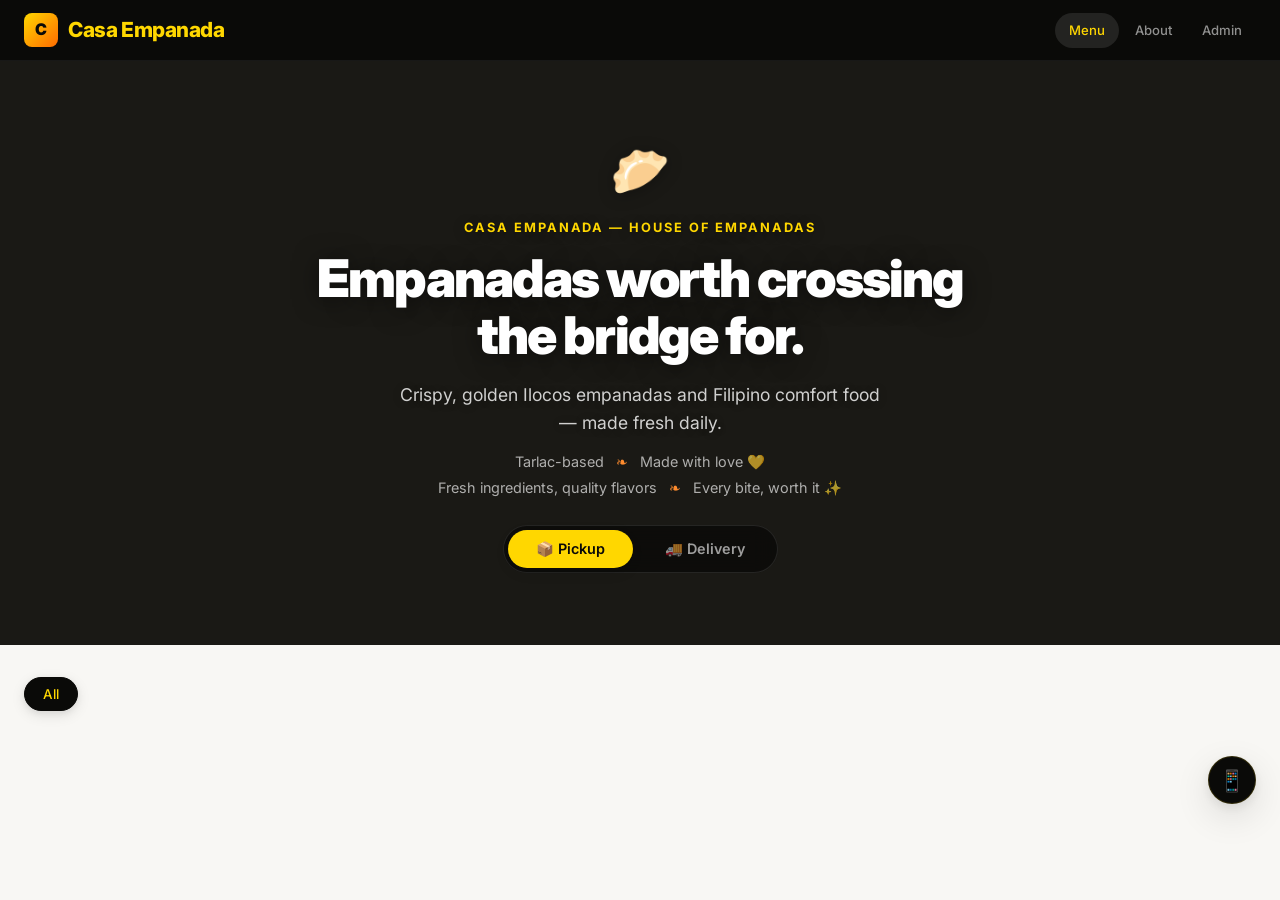
==== index.html @ 6ffc0407 "fix: offline-safe sync fallback, QR error handling, menu page init" ====
<!DOCTYPE html>
<html lang="en">
<head>
<meta charset="UTF-8">
<meta name="viewport" content="width=device-width, initial-scale=1.0">
<title>Casa Empanada — House of Empanadas</title>
<link rel="stylesheet" href="css/style.css">
</head>
<body>

<header class="site-header">
  <div class="header-inner">
    <a href="index.html" class="logo">
      <span class="logo-icon">C</span>
      Casa Empanada
    </a>
    <nav class="site-nav">
      <a href="index.html" class="active">Menu</a>
      <a href="about.html">About</a>
      <a href="admin/login.html">Admin</a>
    </nav>
  </div>
</header>

<!-- Background Carousel -->
<div class="hero-wrapper">
  <div class="hero-bg" style="background-image:url('https://images.unsplash.com/photo-1504674900247-0877df9cc836?w=1600&q=80');"></div>
  <div class="hero-bg" style="background-image:url('https://images.unsplash.com/photo-1555396273-367ea4eb4db5?w=1600&q=80');"></div>
  <div class="hero-bg" style="background-image:url('https://images.unsplash.com/photo-1466978913421-dad2ebd01d17?w=1600&q=80');"></div>
  <div class="hero-bg" style="background-image:url('https://images.unsplash.com/photo-1555939594-58d7cb561ad1?w=1600&q=80');"></div>
  <div class="hero-bg" style="background-image:url('https://images.unsplash.com/photo-1414235077428-338989a2e8c0?w=1600&q=80');"></div>
  <section class="hero animate-in">
    <span class="hero-emoji">&#x1F95F;</span>
    <div class="hero-tagline">Casa Empanada &mdash; House of Empanadas</div>
    <h1>Empanadas worth crossing<br>the bridge for.</h1>
    <p>Crispy, golden Ilocos empanadas and Filipino comfort food &mdash; made fresh daily.</p>
    <div class="hero-sub">
      <span>Tarlac-based</span>
      <span class="divider">&#x2767;</span>
      <span>Made with love &#x1F49B;</span>
      <br>
      <span>Fresh ingredients, quality flavors</span>
      <span class="divider">&#x2767;</span>
      <span>Every bite, worth it &#x2728;</span>
    </div>
    <div class="service-toggle">
      <button class="service-btn active" data-service="pickup"><span>&#x1F4E6;</span> Pickup</button>
      <button class="service-btn" data-service="delivery"><span>&#x1F69A;</span> Delivery</button>
    </div>

    <!-- Delivery Form -->
    <div class="delivery-address-wrap" id="deliveryForm">
      <div class="form-row">
        <div class="form-group">
          <label for="custName">Full Name <span style="color:var(--orange-500);">*</span></label>
          <input type="text" class="form-input" id="custName" placeholder="Juan Dela Cruz" required>
        </div>
        <div class="form-group">
          <label for="custPhone">Phone Number <span style="color:var(--orange-500);">*</span></label>
          <input type="tel" class="form-input" id="custPhone" placeholder="0917 123 4567" required>
        </div>
      </div>
      <div class="form-group">
        <label for="custStreet">Street / Unit / House No. <span style="color:var(--orange-500);">*</span></label>
        <input type="text" class="form-input" id="custStreet" placeholder="123 Rizal St., Brgy. San Nicolas" required>
      </div>
      <div class="form-row">
        <div class="form-group">
          <label for="custCity">City / Municipality <span style="color:var(--orange-500);">*</span></label>
          <input type="text" class="form-input" id="custCity" placeholder="Tarlac City" required>
        </div>
        <div class="form-group">
          <label for="custProvince">Province <span style="color:var(--orange-500);">*</span></label>
          <select class="form-select" id="custProvince" required>
            <option value="">Select province</option>
            <option value="Tarlac">Tarlac</option>
            <option value="Pangasinan">Pangasinan</option>
            <option value="La Union">La Union</option>
            <option value="Ilocos Norte">Ilocos Norte</option>
            <option value="Ilocos Sur">Ilocos Sur</option>
            <option value="Nueva Ecija">Nueva Ecija</option>
            <option value="Pampanga">Pampanga</option>
            <option value="Bulacan">Bulacan</option>
            <option value="Metro Manila">Metro Manila</option>
            <option value="Other">Other</option>
          </select>
        </div>
      </div>
    </div>
  </section>
</div>

<!-- Category Pills -->
<div class="cat-pills" id="catPills">
  <button class="cat-pill active" data-cat="all">All</button>
</div>

<!-- Menu Grid -->
<div class="menu-grid" id="menuGrid"></div>

<!-- Order Bar -->
<div class="order-bar" id="orderBar">
  <span class="count" id="cartCount">0</span>
  <span>items</span>
  <span class="total" id="cartTotal">&#x20B1;0.00</span>
  <button class="btn btn-primary btn-sm" id="placeOrder">Place Order</button>
</div>

<!-- QR Code FAB -->
<button class="qr-fab" id="qrFab" title="Scan to open on your phone">&#x1F4F1;</button>

<!-- Order Summary Modal -->
<div class="modal-overlay" id="orderModal">
  <div class="modal">
    <h2>Order Summary</h2>
    <div id="orderCustomerInfo" style="font-size:0.85rem;color:var(--neutral-500);margin-bottom:1rem;"></div>
    <div id="orderItems"></div>
    <div style="margin-top:1rem;padding-top:1rem;border-top:2px solid var(--neutral-200);display:flex;justify-content:space-between;font-size:1.2rem;font-weight:700;">
      <span>Total</span>
      <span id="orderTotal">&#x20B1;0.00</span>
    </div>
    <div class="modal-actions">
      <button class="btn btn-secondary" onclick="closeOrderModal()">Continue Shopping</button>
      <button class="btn btn-yellow" onclick="confirmOrder()">Confirm Order</button>
    </div>
  </div>
</div>

<!-- Confirmation Modal -->
<div class="modal-overlay" id="confirmModal">
  <div class="modal" style="text-align:center;">
    <div style="font-size:3rem;margin-bottom:1rem;">&#x2705;</div>
    <h2>Order Confirmed!</h2>
    <p style="color:var(--neutral-500);margin-bottom:0.5rem;">Your order has been placed.</p>
    <div style="font-size:0.9rem;color:var(--neutral-600);background:var(--yellow-50);padding:12px;border-radius:var(--radius-sm);margin:1rem 0;">
      Order #<strong id="confirmOrderId" style="color:var(--orange-600);"></strong>
    </div>
    <p style="font-size:0.85rem;color:var(--neutral-400);" id="confirmServiceText"></p>
    <div class="modal-actions" style="justify-content:center;">
      <button class="btn btn-yellow" onclick="closeConfirmModal()">Done</button>
    </div>
  </div>
</div>

<!-- QR Code Modal -->
<div class="modal-overlay" id="qrModal">
  <div class="modal qr-modal-content">
    <h2>Scan to Open</h2>
    <img id="qrImage" alt="QR Code" loading="lazy">
    <p id="qrUrl">Loading...</p>
    <div class="modal-actions" style="justify-content:center;">
      <button class="btn btn-secondary" onclick="document.getElementById('qrModal').classList.remove('open')">Close</button>
    </div>
  </div>
</div>

<script src="js/data.js"></script>
<script src="js/api.js"></script>
<script>
let activeCat = 'all';

function renderCategories() {
  const cats = [...new Set(DB.dishes.filter(d => d.available).map(d => d.category))];
  const container = document.getElementById('catPills');
  cats.forEach(c => {
    const btn = document.createElement('button');
    btn.className = 'cat-pill';
    btn.dataset.cat = c;
    btn.textContent = c;
    btn.addEventListener('click', () => filterCategory(c));
    container.appendChild(btn);
  });
}

function filterCategory(cat) {
  activeCat = cat;
  document.querySelectorAll('.cat-pill').forEach(b => b.classList.toggle('active', b.dataset.cat === cat));
  renderMenu();
}

function renderMenu() {
  const grid = document.getElementById('menuGrid');
  const items = DB.dishes.filter(d => d.available && (activeCat === 'all' || d.category === activeCat));
  if (!items.length) {
    grid.innerHTML = '<div class="empty-state"><div class="icon">&#x1F374;</div><h3>No dishes yet</h3><p>Check back soon — we\'re cooking!</p></div>';
    return;
  }
  grid.innerHTML = items.map(d => {
    const hasImage = d.image && (d.image.startsWith('http') || d.image.startsWith('data:'));
    return `
    <div class="menu-item">
      <div class="menu-item-img">
        ${hasImage ? `<img src="${d.image}" alt="${d.name}" loading="lazy">` : (d.emoji || '\u{1F955}')}
      </div>
      <div class="menu-item-body">
        <h3>${d.name}</h3>
        <p class="desc">${d.description}</p>
        <div class="menu-item-footer">
          <span class="price">&#x20B1;${d.price.toFixed(2)}</span>
          <span class="cat">${d.category}</span>
        </div>
        <button class="btn btn-primary btn-sm" style="margin-top:12px;width:100%" onclick="addToCart(${d.id})">Add to Order</button>
      </div>
    </div>`;
  }).join('');
}

function addToCart(id) {
  const cart = DB.cart;
  const existing = cart.find(c => c.id === id);
  if (existing) { existing.qty += 1; }
  else { cart.push({ id, qty: 1 }); }
  DB.cart = cart;
  updateOrderBar();
  DB.toast('Added to order');
}

function updateOrderBar() {
  const cart = DB.cart;
  const bar = document.getElementById('orderBar');
  const count = document.getElementById('cartCount');
  const total = document.getElementById('cartTotal');
  const items = cart.map(c => { const d = DB.dishes.find(dd => dd.id === c.id); return d ? { ...d, qty: c.qty } : null; }).filter(Boolean);
  const qty = items.reduce((s, i) => s + i.qty, 0);
  const amt = items.reduce((s, i) => s + i.qty * i.price, 0);
  count.textContent = qty;
  total.textContent = '\u20B1' + amt.toFixed(2);
  bar.classList.toggle('visible', qty > 0);
}

function getDeliveryData() {
  return {
    name: document.getElementById('custName').value.trim(),
    phone: document.getElementById('custPhone').value.trim(),
    street: document.getElementById('custStreet').value.trim(),
    city: document.getElementById('custCity').value.trim(),
    province: document.getElementById('custProvince').value
  };
}

function validateDelivery() {
  const d = getDeliveryData();
  return d.name && d.phone && d.street && d.city && d.province;
}

function formatAddress(d) {
  return `${d.street}, ${d.city}, ${d.province}`;
}

function placeOrder() {
  const cart = DB.cart;
  if (!cart.length) return;
  const type = DB.serviceType;
  const items = cart.map(c => { const d = DB.dishes.find(dd => dd.id === c.id); return d ? { ...d, qty: c.qty } : null; }).filter(Boolean);

  if (type === 'delivery') {
    if (!validateDelivery()) {
      DB.toast('Please fill in all delivery details');
      return;
    }
  }

  const container = document.getElementById('orderItems');
  const customerInfo = document.getElementById('orderCustomerInfo');
  const addr = type === 'delivery' ? formatAddress(getDeliveryData()) : '';

  if (type === 'delivery') {
    const d = getDeliveryData();
    customerInfo.innerHTML = `
      <strong>Name:</strong> ${d.name}<br>
      <strong>Phone:</strong> ${d.phone}<br>
      <strong>Address:</strong> ${addr}
    `;
  } else {
    customerInfo.innerHTML = '<strong>For Pickup</strong>';
  }

  container.innerHTML = items.map(i => `
    <div style="display:flex;justify-content:space-between;padding:8px 0;border-bottom:1px solid var(--neutral-100);">
      <span>${i.emoji || '\u{1F955}'} ${i.name} <span style="color:var(--neutral-400);">x${i.qty}</span></span>
      <span style="font-weight:600;">&#x20B1;${(i.qty * i.price).toFixed(2)}</span>
    </div>
  `).join('');
  document.getElementById('orderTotal').textContent = '\u20B1' + items.reduce((s, i) => s + i.qty * i.price, 0).toFixed(2);
  document.getElementById('orderModal').classList.add('open');
}

function closeOrderModal() { document.getElementById('orderModal').classList.remove('open'); }

    async function confirmOrder() {
      const cart = DB.cart;
      if (!cart.length) return;
      try {
        const items = cart.map(c => { const d = DB.dishes.find(dd => dd.id === c.id); return d ? { ...d, qty: c.qty } : null; }).filter(Boolean);
        const type = DB.serviceType;
        let name = '', phone = '', addr = '';

        if (type === 'delivery') {
          if (!validateDelivery()) { DB.toast('Please fill in all delivery details'); return; }
          const d = getDeliveryData();
          name = d.name;
          phone = d.phone;
          addr = formatAddress(d);
        }

        const order = await DB.sync.addOrder({
          items: items.map(i => ({ id: i.id, name: i.name, qty: i.qty, price: i.price, emoji: i.emoji })),
          total: items.reduce((s, i) => s + i.qty * i.price, 0),
          serviceType: type,
          customerName: name,
          customerPhone: phone,
          address: addr,
        });

        DB.cart = [];
        document.getElementById('confirmOrderId').textContent = order.id;
        document.getElementById('confirmServiceText').textContent =
          type === 'delivery' ? 'Your food is on the way! We\'ll text you at ' + phone : 'Your food will be ready for pickup!';
        closeOrderModal();
        updateOrderBar();
        document.getElementById('confirmModal').classList.add('open');
      } catch (e) {
        DB.toast('Something went wrong. Please try again.');
      }
    }

function closeConfirmModal() { document.getElementById('confirmModal').classList.remove('open'); }

document.addEventListener('DOMContentLoaded', async () => {
  renderCategories();
  renderMenu();
  updateOrderBar();

  // Init API sync (silently falls back to localStorage if Cloudflare not ready)
  await DB.sync.init();

  // QR Code — generate inline with QRServer API + canvas fallback
  const origin = window.location.origin;
  const qrImg = document.getElementById('qrImage');
  qrImg.src = 'https://api.qrserver.com/v1/create-qr-code/?size=300x300&data=' + encodeURIComponent(origin) + '&margin=10';
  qrImg.onerror = function() {
    this.style.display = 'none';
    document.getElementById('qrUrl').textContent = 'Scan this URL: ' + origin;
  };
  qrImg.onload = function() { this.style.display = 'block'; };
  document.getElementById('qrUrl').textContent = origin;

  document.getElementById('qrFab').addEventListener('click', () => {
    document.getElementById('qrModal').classList.add('open');
  });
  document.getElementById('qrModal').addEventListener('click', e => {
    if (e.target === e.currentTarget) e.target.classList.remove('open');
  });

  // Service toggle + delivery form
  document.querySelectorAll('.service-btn').forEach(btn => {
    btn.addEventListener('click', () => {
      document.querySelectorAll('.service-btn').forEach(b => b.classList.remove('active'));
      btn.classList.add('active');
      DB.serviceType = btn.dataset.service;
      const form = document.getElementById('deliveryForm');
      form.classList.toggle('visible', btn.dataset.service === 'delivery');
    });
  });

  document.querySelector('.cat-pill[data-cat="all"]').addEventListener('click', () => filterCategory('all'));

  document.getElementById('placeOrder').addEventListener('click', placeOrder);
  document.getElementById('orderBar').addEventListener('click', e => {
    if (e.target.tagName !== 'BUTTON') placeOrder();
  });
  document.getElementById('orderModal').addEventListener('click', e => {
    if (e.target === e.currentTarget) closeOrderModal();
  });
  document.getElementById('confirmModal').addEventListener('click', e => {
    if (e.target === e.currentTarget) closeConfirmModal();
  });
});
</script>
</body>
</html>
---- css/style.css ----
@import url('https://fonts.googleapis.com/css2?family=Inter:wght@300;400;500;600;700;800;900&display=swap');

:root {
  --yellow-50: #FFFDE7;
  --yellow-100: #FFF8DC;
  --yellow-200: #FFF0A0;
  --yellow-300: #FFE45C;
  --yellow-400: #FFD700;
  --yellow-500: #F5C518;
  --yellow-600: #DBA800;
  --yellow-700: #B88A00;
  --yellow-800: #8A6800;
  --yellow-900: #5C4500;

  --orange-400: #FF8C2E;
  --orange-500: #FF6B00;
  --orange-600: #E65C00;
  --orange-700: #C44D00;
  --orange-800: #9A3A00;

  --neutral-50: #F8F7F4;
  --neutral-100: #EDECE8;
  --neutral-200: #D4D2CC;
  --neutral-300: #B3B0A8;
  --neutral-400: #8C8980;
  --neutral-500: #66635A;
  --neutral-600: #4A4740;
  --neutral-700: #33312B;
  --neutral-800: #1C1B18;
  --neutral-900: #0A0A08;

  --black: #0A0A08;
  --black-soft: #1A1915;

  --font: 'Inter', -apple-system, BlinkMacSystemFont, 'Segoe UI', Roboto, sans-serif;

  --radius-sm: 8px;
  --radius-md: 12px;
  --radius-lg: 20px;
  --radius-xl: 28px;
  --radius-full: 9999px;

  --shadow-sm: 0 1px 3px rgba(0,0,0,0.08), 0 1px 2px rgba(0,0,0,0.06);
  --shadow-md: 0 4px 14px rgba(0,0,0,0.10), 0 2px 6px rgba(0,0,0,0.06);
  --shadow-lg: 0 12px 36px rgba(0,0,0,0.12), 0 4px 12px rgba(0,0,0,0.08);
  --shadow-xl: 0 24px 48px rgba(0,0,0,0.18);
  --shadow-glow: 0 0 20px rgba(255, 107, 0, 0.15);

  --glass: rgba(255, 255, 255, 0.85);
  --glass-border: rgba(255, 255, 255, 0.3);
  --glass-blur: 20px;

  --transition: 0.3s cubic-bezier(0.25, 0.1, 0.25, 1);
  --transition-fast: 0.15s cubic-bezier(0.25, 0.1, 0.25, 1);
  --transition-spring: 0.5s cubic-bezier(0.34, 1.56, 0.64, 1);
}

*, *::before, *::after { box-sizing: border-box; margin: 0; padding: 0; }

html {
  font-size: 16px;
  -webkit-font-smoothing: antialiased;
  -moz-osx-font-smoothing: grayscale;
  scroll-behavior: smooth;
}

body {
  font-family: var(--font);
  background: var(--neutral-50);
  color: var(--neutral-900);
  line-height: 1.6;
  min-height: 100vh;
}

a { color: inherit; text-decoration: none; }
button { font-family: inherit; cursor: pointer; border: none; background: none; }
input, select, textarea { font-family: inherit; }
ul, ol { list-style: none; }
img { max-width: 100%; display: block; }

::-webkit-scrollbar { width: 6px; }
::-webkit-scrollbar-track { background: transparent; }
::-webkit-scrollbar-thumb { background: var(--neutral-300); border-radius: 3px; }

/* ─── Hero Background Carousel ─── */
.hero-wrapper {
  position: relative;
  overflow: hidden;
  min-height: 580px;
  display: flex;
  align-items: center;
  justify-content: center;
  background: var(--black-soft);
}

.hero-bg {
  position: absolute;
  inset: -8px;
  z-index: 0;
  background-size: cover;
  background-position: center;
  opacity: 0;
  animation: bgCrossfade 30s infinite;
  filter: brightness(0.35) saturate(1.2) contrast(1.1);
}

.hero-bg::after {
  content: '';
  position: absolute;
  inset: 0;
  background: linear-gradient(180deg, rgba(0,0,0,0.3) 0%, rgba(0,0,0,0.5) 50%, rgba(0,0,0,0.7) 100%);
}

.hero-bg:nth-child(1) { animation-delay: 0s; }
.hero-bg:nth-child(2) { animation-delay: 6s; }
.hero-bg:nth-child(3) { animation-delay: 12s; }
.hero-bg:nth-child(4) { animation-delay: 18s; }
.hero-bg:nth-child(5) { animation-delay: 24s; }

@keyframes bgCrossfade {
  0%   { opacity: 0; transform: scale(1.05); }
  4%   { opacity: 1; transform: scale(1); }
  16%  { opacity: 1; transform: scale(1); }
  20%  { opacity: 0; transform: scale(1.05); }
  100% { opacity: 0; transform: scale(1.05); }
}

.hero {
  position: relative;
  z-index: 1;
  text-align: center;
  padding: 4.5rem 1.5rem;
  max-width: 720px;
  width: 100%;
}

.hero-emoji { font-size: 3rem; margin-bottom: 0.5rem; display: block; filter: drop-shadow(0 2px 8px rgba(0,0,0,0.3)); }

.hero-tagline {
  font-size: 0.8rem;
  color: var(--yellow-400);
  letter-spacing: 0.15em;
  text-transform: uppercase;
  font-weight: 700;
  margin-bottom: 0.75rem;
  text-shadow: 0 2px 12px rgba(0,0,0,0.4);
}

.hero h1 {
  font-size: 3.25rem;
  font-weight: 900;
  letter-spacing: -0.04em;
  line-height: 1.1;
  color: white;
  text-shadow: 0 2px 24px rgba(0,0,0,0.5);
}

.hero p {
  font-size: 1.1rem;
  color: rgba(255,255,255,0.8);
  margin-top: 1rem;
  max-width: 500px;
  margin-inline: auto;
  text-shadow: 0 1px 8px rgba(0,0,0,0.3);
}

.hero-sub {
  font-size: 0.9rem;
  color: rgba(255,255,255,0.65);
  margin-top: 0.75rem;
  line-height: 1.8;
}

.hero-sub .divider { color: var(--orange-400); margin: 0 8px; }

.service-toggle {
  display: inline-flex;
  align-items: center;
  background: rgba(0,0,0,0.5);
  backdrop-filter: blur(12px);
  -webkit-backdrop-filter: blur(12px);
  padding: 4px;
  border-radius: var(--radius-full);
  margin-top: 1.5rem;
  gap: 4px;
  border: 1px solid rgba(255,255,255,0.1);
}

.service-btn {
  padding: 10px 28px;
  border-radius: var(--radius-full);
  font-size: 0.9rem;
  font-weight: 600;
  color: rgba(255,255,255,0.6);
  transition: var(--transition);
}

.service-btn.active {
  background: var(--yellow-400);
  color: var(--black);
  box-shadow: var(--shadow-md);
}

.service-btn:hover:not(.active) { color: rgba(255,255,255,0.9); }

/* ─── Delivery Address Form ─── */
.delivery-address-wrap {
  max-width: 460px;
  margin: 1rem auto 0;
  display: none;
  background: rgba(0,0,0,0.4);
  backdrop-filter: blur(16px);
  -webkit-backdrop-filter: blur(16px);
  border-radius: var(--radius-lg);
  padding: 1.25rem;
  border: 1px solid rgba(255,255,255,0.08);
}

.delivery-address-wrap.visible { display: block; animation: fadeUp 0.3s ease; }

.delivery-address-wrap .form-group { margin-bottom: 0.85rem; }
.delivery-address-wrap .form-group:last-of-type { margin-bottom: 0; }

.delivery-address-wrap label {
  color: rgba(255,255,255,0.8);
  font-size: 0.7rem;
  font-weight: 700;
  text-transform: uppercase;
  letter-spacing: 0.08em;
  margin-bottom: 4px;
}

.delivery-address-wrap .form-input,
.delivery-address-wrap .form-select {
  background: rgba(255,255,255,0.1);
  border: 1px solid rgba(255,255,255,0.15);
  color: white;
  font-size: 0.9rem;
  padding: 9px 12px;
}

.delivery-address-wrap .form-input::placeholder { color: rgba(255,255,255,0.35); }

.delivery-address-wrap .form-input:focus,
.delivery-address-wrap .form-select:focus {
  border-color: var(--yellow-400);
  box-shadow: 0 0 0 3px rgba(255, 215, 0, 0.15);
  background: rgba(255,255,255,0.15);
}

.delivery-address-wrap .form-row { gap: 0.75rem; }

/* ─── Header ─── */
.site-header {
  position: sticky;
  top: 0;
  z-index: 100;
  background: var(--black);
  border-bottom: 1px solid rgba(255,255,255,0.06);
  padding: 0 1.5rem;
}

.header-inner {
  max-width: 1280px;
  margin: 0 auto;
  display: flex;
  align-items: center;
  justify-content: space-between;
  height: 60px;
}

.logo {
  display: flex;
  align-items: center;
  gap: 10px;
  font-weight: 800;
  font-size: 1.3rem;
  letter-spacing: -0.02em;
  color: var(--yellow-400);
  flex-shrink: 0;
}

.logo-icon {
  width: 34px;
  height: 34px;
  background: linear-gradient(135deg, var(--yellow-400), var(--orange-500));
  border-radius: var(--radius-sm);
  display: flex;
  align-items: center;
  justify-content: center;
  color: var(--black);
  font-size: 1rem;
  font-weight: 900;
  flex-shrink: 0;
}

.site-nav {
  display: flex;
  align-items: center;
  gap: 2px;
  overflow-x: auto;
  -webkit-overflow-scrolling: touch;
}

.site-nav a {
  padding: 7px 14px;
  border-radius: var(--radius-full);
  font-size: 0.82rem;
  font-weight: 500;
  color: rgba(255,255,255,0.55);
  transition: var(--transition);
  white-space: nowrap;
}

.site-nav a:hover { background: rgba(255,255,255,0.08); color: rgba(255,255,255,0.9); }
.site-nav a.active { background: rgba(255,255,255,0.1); color: var(--yellow-400); }

/* ─── Layout ─── */
.page {
  max-width: 1280px;
  margin: 0 auto;
  padding: 2rem;
  animation: fadeUp 0.5s ease;
}

.page-full { max-width: 100%; padding: 0; }

@keyframes fadeUp {
  from { opacity: 0; transform: translateY(16px); }
  to { opacity: 1; transform: translateY(0); }
}

.page-header { margin-bottom: 2rem; }

.page-header h1 {
  font-size: 2rem;
  font-weight: 800;
  letter-spacing: -0.03em;
  line-height: 1.2;
  color: var(--neutral-900);
}

.page-header p {
  font-size: 1rem;
  color: var(--neutral-500);
  margin-top: 4px;
  max-width: 520px;
}

/* ─── Cards ─── */
.card {
  background: white;
  border-radius: var(--radius-lg);
  padding: 1.5rem;
  box-shadow: var(--shadow-sm);
  border: 1px solid var(--neutral-200);
  transition: var(--transition);
}

.card:hover { box-shadow: var(--shadow-md); }

.card-header {
  display: flex;
  align-items: center;
  justify-content: space-between;
  margin-bottom: 1.25rem;
}

.card-header h2 { font-size: 1.1rem; font-weight: 700; letter-spacing: -0.01em; }
.card-header h3 { font-size: 1rem; font-weight: 600; }

/* ─── Buttons ─── */
.btn {
  display: inline-flex;
  align-items: center;
  justify-content: center;
  gap: 8px;
  padding: 10px 22px;
  border-radius: var(--radius-full);
  font-size: 0.875rem;
  font-weight: 600;
  transition: var(--transition);
  white-space: nowrap;
  -webkit-tap-highlight-color: transparent;
}

.btn-primary {
  background: linear-gradient(135deg, var(--orange-500), var(--orange-600));
  color: white;
  box-shadow: 0 2px 12px rgba(255, 107, 0, 0.35);
}

.btn-primary:hover {
  background: linear-gradient(135deg, var(--orange-600), var(--orange-700));
  transform: translateY(-1px);
  box-shadow: 0 4px 20px rgba(255, 107, 0, 0.4);
}

.btn-primary:active { transform: translateY(0); }

.btn-secondary { background: var(--neutral-100); color: var(--neutral-700); }
.btn-secondary:hover { background: var(--neutral-200); }

.btn-ghost { color: var(--neutral-500); padding: 8px 12px; }
.btn-ghost:hover { background: var(--neutral-100); color: var(--neutral-700); }
.btn-ghost.active { background: var(--black); color: var(--yellow-400); }

.btn-danger { background: #FEE2E2; color: #DC2626; }
.btn-danger:hover { background: #FECACA; }

.btn-sm { padding: 6px 16px; font-size: 0.8rem; }
.btn-lg { padding: 14px 30px; font-size: 1rem; }

.btn-yellow {
  background: linear-gradient(135deg, var(--yellow-400), var(--yellow-500));
  color: var(--black);
  box-shadow: 0 2px 12px rgba(245, 197, 24, 0.35);
}

.btn-yellow:hover {
  transform: translateY(-1px);
  box-shadow: 0 4px 20px rgba(245, 197, 24, 0.4);
}

/* ─── Forms ─── */
.form-group { margin-bottom: 1.25rem; }

.form-group label {
  display: block;
  font-size: 0.8rem;
  font-weight: 600;
  color: var(--neutral-700);
  margin-bottom: 5px;
  text-transform: uppercase;
  letter-spacing: 0.04em;
}

.form-input, .form-select, .form-textarea {
  width: 100%;
  padding: 10px 14px;
  border: 1.5px solid var(--neutral-200);
  border-radius: var(--radius-sm);
  font-size: 0.9375rem;
  color: var(--neutral-900);
  background: white;
  transition: var(--transition);
  outline: none;
}

.form-input:focus, .form-select:focus, .form-textarea:focus {
  border-color: var(--orange-500);
  box-shadow: 0 0 0 3px rgba(255, 107, 0, 0.12);
}

.form-input::placeholder { color: var(--neutral-400); }

.form-textarea { resize: vertical; min-height: 80px; }

.form-row { display: grid; grid-template-columns: 1fr 1fr; gap: 1rem; }

/* ─── Table ─── */
.table-wrap { overflow-x: auto; border-radius: var(--radius-md); border: 1px solid var(--neutral-200); }

table { width: 100%; border-collapse: collapse; font-size: 0.9rem; }

thead { background: var(--neutral-100); }

th {
  text-align: left;
  padding: 11px 14px;
  font-weight: 600;
  font-size: 0.75rem;
  text-transform: uppercase;
  letter-spacing: 0.06em;
  color: var(--neutral-500);
  border-bottom: 1px solid var(--neutral-200);
}

td { padding: 11px 14px; border-bottom: 1px solid var(--neutral-100); color: var(--neutral-700); vertical-align: middle; }

tr:last-child td { border-bottom: none; }
tr:hover td { background: var(--neutral-50); }

/* ─── Badge / Status ─── */
.badge {
  display: inline-flex;
  align-items: center;
  padding: 3px 12px;
  border-radius: var(--radius-full);
  font-size: 0.68rem;
  font-weight: 700;
  text-transform: uppercase;
  letter-spacing: 0.05em;
}

.badge-yellow { background: var(--yellow-100); color: var(--yellow-800); }
.badge-orange { background: #FFF0E0; color: var(--orange-700); }
.badge-green { background: #DCFCE7; color: #16A34A; }
.badge-blue { background: #DBEAFE; color: #2563EB; }
.badge-red { background: #FEE2E2; color: #DC2626; }
.badge-gray { background: var(--neutral-100); color: var(--neutral-500); }
.badge-success { background: #DCFCE7; color: #16A34A; }
.badge-danger { background: #FEE2E2; color: #DC2626; }
.badge-warning { background: #FEF3C7; color: #D97706; }

/* ─── Modal ─── */
.modal-overlay {
  position: fixed;
  inset: 0;
  background: rgba(0,0,0,0.55);
  backdrop-filter: blur(6px);
  -webkit-backdrop-filter: blur(6px);
  display: flex;
  align-items: center;
  justify-content: center;
  z-index: 200;
  opacity: 0;
  pointer-events: none;
  transition: var(--transition);
  padding: 1rem;
}

.modal-overlay.open { opacity: 1; pointer-events: auto; }

.modal {
  background: white;
  border-radius: var(--radius-xl);
  padding: 1.75rem;
  max-width: 500px;
  width: 100%;
  max-height: 90vh;
  overflow-y: auto;
  box-shadow: var(--shadow-xl);
  transform: scale(0.95) translateY(8px);
  transition: var(--transition-spring);
}

.modal-overlay.open .modal { transform: scale(1) translateY(0); }

.modal h2 { font-size: 1.3rem; font-weight: 700; letter-spacing: -0.02em; margin-bottom: 1.25rem; }

.modal-actions { display: flex; gap: 0.75rem; margin-top: 1.5rem; justify-content: flex-end; flex-wrap: wrap; }

/* ─── Empty State ─── */
.empty-state { text-align: center; padding: 3.5rem 1.5rem; color: var(--neutral-400); }
.empty-state .icon { font-size: 2.5rem; margin-bottom: 0.75rem; opacity: 0.5; }
.empty-state h3 { font-size: 1.1rem; font-weight: 600; color: var(--neutral-500); margin-bottom: 4px; }
.empty-state p { font-size: 0.875rem; }

/* ─── Menu Grid ─── */
.menu-grid {
  display: grid;
  grid-template-columns: repeat(auto-fill, minmax(270px, 1fr));
  gap: 1.25rem;
  padding: 0 1.5rem 6rem;
  max-width: 1280px;
  margin: 0 auto;
}

.menu-item {
  background: white;
  border-radius: var(--radius-lg);
  overflow: hidden;
  box-shadow: var(--shadow-sm);
  border: 1px solid var(--neutral-200);
  transition: var(--transition);
  cursor: default;
}

.menu-item:hover { transform: translateY(-4px); box-shadow: var(--shadow-lg); }

.menu-item-img {
  height: 170px;
  background: linear-gradient(135deg, var(--yellow-100), var(--yellow-200));
  display: flex;
  align-items: center;
  justify-content: center;
  font-size: 3rem;
  position: relative;
  overflow: hidden;
}

.menu-item-img img { width: 100%; height: 100%; object-fit: cover; position: absolute; inset: 0; }

.menu-item-img::after {
  content: '';
  position: absolute;
  inset: 0;
  background: linear-gradient(to bottom, transparent 60%, rgba(0,0,0,0.05));
}

.menu-item-body { padding: 1.25rem; }

.menu-item-body h3 { font-size: 1.05rem; font-weight: 700; letter-spacing: -0.01em; margin-bottom: 4px; }

.menu-item-body .desc {
  font-size: 0.85rem;
  color: var(--neutral-500);
  line-height: 1.5;
  margin-bottom: 12px;
  display: -webkit-box;
  -webkit-line-clamp: 2;
  -webkit-box-orient: vertical;
  overflow: hidden;
}

.menu-item-footer {
  display: flex;
  align-items: center;
  justify-content: space-between;
}

.menu-item-footer .price {
  font-size: 1.2rem;
  font-weight: 800;
  color: var(--orange-600);
}

.menu-item-footer .cat {
  font-size: 0.68rem;
  font-weight: 700;
  text-transform: uppercase;
  letter-spacing: 0.06em;
  color: var(--neutral-400);
  padding: 4px 10px;
  background: var(--neutral-100);
  border-radius: var(--radius-full);
}

/* ─── Toast ─── */
.toast-container {
  position: fixed;
  bottom: 1.5rem;
  right: 1.5rem;
  z-index: 300;
  display: flex;
  flex-direction: column;
  gap: 8px;
  max-width: calc(100vw - 3rem);
}

.toast {
  background: var(--black);
  color: var(--yellow-400);
  padding: 12px 18px;
  border-radius: var(--radius-md);
  font-size: 0.85rem;
  font-weight: 600;
  box-shadow: var(--shadow-lg);
  animation: slideInRight 0.3s ease, fadeOut 0.3s ease 2.7s forwards;
  display: flex;
  align-items: center;
  gap: 8px;
  border: 1px solid rgba(255, 215, 0, 0.15);
}

@keyframes slideInRight { from { transform: translateX(100%); opacity: 0; } to { transform: translateX(0); opacity: 1; } }
@keyframes fadeOut { to { opacity: 0; transform: translateY(-8px); } }

/* ─── Category Pills ─── */
.cat-pills {
  display: flex;
  gap: 8px;
  flex-wrap: wrap;
  padding: 0 1.5rem;
  max-width: 1280px;
  margin: 2rem auto 1.5rem;
}

.cat-pill {
  padding: 8px 18px;
  border-radius: var(--radius-full);
  font-size: 0.84rem;
  font-weight: 500;
  background: white;
  color: var(--neutral-600);
  transition: var(--transition);
  border: 1px solid var(--neutral-200);
  box-shadow: var(--shadow-sm);
  -webkit-tap-highlight-color: transparent;
}

.cat-pill.active {
  background: var(--black);
  color: var(--yellow-400);
  border-color: var(--black);
  box-shadow: var(--shadow-md);
}

.cat-pill:hover:not(.active) { background: var(--neutral-100); border-color: var(--neutral-300); }

/* ─── Order Bar ─── */
.order-bar {
  position: fixed;
  bottom: 1.5rem;
  left: 50%;
  transform: translateX(-50%);
  background: var(--black);
  color: white;
  padding: 12px 22px;
  border-radius: var(--radius-full);
  box-shadow: var(--shadow-xl), var(--shadow-glow);
  font-size: 0.87rem;
  font-weight: 500;
  display: flex;
  align-items: center;
  gap: 12px;
  z-index: 50;
  transition: var(--transition);
  opacity: 0;
  pointer-events: none;
  border: 1px solid rgba(255, 215, 0, 0.12);
  white-space: nowrap;
}

.order-bar.visible { opacity: 1; pointer-events: auto; }

.order-bar .count {
  background: var(--orange-500);
  padding: 2px 10px;
  border-radius: var(--radius-full);
  font-size: 0.8rem;
  font-weight: 700;
  color: white;
}

.order-bar .total { font-weight: 700; color: var(--yellow-400); }

/* ─── QR Code ─── */
.qr-fab {
  position: fixed;
  bottom: 6rem;
  right: 1.5rem;
  width: 48px;
  height: 48px;
  border-radius: 50%;
  background: var(--black);
  color: var(--yellow-400);
  display: flex;
  align-items: center;
  justify-content: center;
  font-size: 1.3rem;
  box-shadow: var(--shadow-lg);
  border: 1px solid rgba(255,215,0,0.15);
  z-index: 45;
  transition: var(--transition);
  -webkit-tap-highlight-color: transparent;
}

.qr-fab:hover { transform: scale(1.1); }

.qr-modal-content {
  text-align: center;
}

.qr-modal-content img {
  display: block;
  margin: 0 auto 1rem;
  max-width: 200px;
  width: 100%;
  height: auto;
  border-radius: var(--radius-md);
}

.qr-modal-content p {
  font-size: 0.85rem;
  color: var(--neutral-500);
  word-break: break-all;
}

/* ─── Inventory Stats ─── */
.inventory-stats {
  display: grid;
  grid-template-columns: repeat(auto-fit, minmax(170px, 1fr));
  gap: 1rem;
  margin-bottom: 2rem;
}

.stat-card {
  background: white;
  border-radius: var(--radius-md);
  padding: 1.25rem;
  box-shadow: var(--shadow-sm);
  border: 1px solid var(--neutral-200);
}

.stat-card .label {
  font-size: 0.68rem;
  font-weight: 700;
  text-transform: uppercase;
  letter-spacing: 0.06em;
  color: var(--neutral-400);
}

.stat-card .value {
  font-size: 1.65rem;
  font-weight: 800;
  color: var(--neutral-900);
  margin-top: 4px;
}

.stat-card .value.orange { color: var(--orange-500); }
.stat-card .value.red { color: #DC2626; }
.stat-card .value.green { color: #16A34A; }

/* ─── Calculator ─── */
.calc-layout {
  display: grid;
  grid-template-columns: 1.4fr 1fr;
  gap: 1.5rem;
  align-items: start;
}

.calc-result { position: sticky; top: 84px; }

.cost-item {
  display: flex;
  justify-content: space-between;
  padding: 9px 0;
  border-bottom: 1px solid var(--neutral-100);
  font-size: 0.9rem;
}

.cost-item:last-child { border-bottom: none; }
.cost-item .label { color: var(--neutral-600); }
.cost-item .value { font-weight: 600; }

.cost-total {
  display: flex;
  justify-content: space-between;
  padding: 14px 0 0;
  margin-top: 6px;
  border-top: 2px solid var(--neutral-900);
  font-size: 1.1rem;
  font-weight: 700;
}

/* ─── Admin Layout ─── */
.admin-layout { display: grid; grid-template-columns: 1fr 1fr; gap: 1.5rem; align-items: start; }

/* ─── Orders ─── */
.orders-header {
  display: flex;
  align-items: center;
  justify-content: space-between;
  flex-wrap: wrap;
  gap: 1rem;
  margin-bottom: 2rem;
}

.order-card {
  background: white;
  border-radius: var(--radius-lg);
  padding: 1.25rem;
  box-shadow: var(--shadow-sm);
  border: 1px solid var(--neutral-200);
  margin-bottom: 1rem;
  transition: var(--transition);
}

.order-card:hover { box-shadow: var(--shadow-md); }

.order-card-top {
  display: flex;
  justify-content: space-between;
  align-items: flex-start;
  flex-wrap: wrap;
  gap: 8px;
  margin-bottom: 10px;
}

.order-card-id { font-weight: 700; font-size: 1rem; }
.order-card-time { font-size: 0.78rem; color: var(--neutral-400); }

.order-card-items { font-size: 0.88rem; color: var(--neutral-600); margin-bottom: 8px; line-height: 1.6; }

.order-card-footer {
  display: flex;
  justify-content: space-between;
  align-items: center;
  flex-wrap: wrap;
  gap: 8px;
  padding-top: 10px;
  border-top: 1px solid var(--neutral-100);
}

.order-card-total { font-size: 1.05rem; font-weight: 700; color: var(--orange-600); }

.order-card-address {
  font-size: 0.8rem;
  color: var(--neutral-500);
  background: var(--neutral-50);
  padding: 6px 12px;
  border-radius: var(--radius-sm);
  margin-bottom: 8px;
  line-height: 1.5;
}

.status-select {
  padding: 6px 10px;
  border: 1.5px solid var(--neutral-200);
  border-radius: var(--radius-sm);
  font-size: 0.82rem;
  font-weight: 500;
  outline: none;
  background: white;
  transition: var(--transition);
}

.status-select:focus { border-color: var(--orange-500); }

/* ─── Animations ─── */
@keyframes scaleIn { from { transform: scale(0.95); opacity: 0; } to { transform: scale(1); opacity: 1; } }
.animate-in { animation: scaleIn 0.3s ease; }

/* ─── Responsive ─── */
@media (max-width: 1024px) {
  .grid-4 { grid-template-columns: repeat(2, 1fr); }
  .grid-3 { grid-template-columns: repeat(2, 1fr); }
}

@media (max-width: 768px) {
  .calc-layout { grid-template-columns: 1fr; }
  .calc-result { position: static; }
  .admin-layout { grid-template-columns: 1fr; }
  .form-row { grid-template-columns: 1fr; }
  .site-header { padding: 0 0.75rem; }
  .hero h1 { font-size: 2.2rem; }
  .hero-wrapper { min-height: 480px; }
  .hero { padding: 3rem 1rem; }
  .page { padding: 1.25rem; }
  .page-header h1 { font-size: 1.6rem; }
  .menu-grid { padding: 0 1rem 5rem; gap: 1rem; }
  .cat-pills { padding: 0 1rem; margin: 1.5rem auto 1rem; }
  .service-btn { padding: 8px 20px; font-size: 0.85rem; }
  .logo { font-size: 1.1rem; }
  .logo-icon { width: 30px; height: 30px; font-size: 0.85rem; }
  .order-bar { padding: 10px 16px; gap: 8px; font-size: 0.8rem; }
  .orders-header { flex-direction: column; align-items: stretch; }
  .site-nav a { padding: 6px 10px; font-size: 0.76rem; }
  .qr-fab { bottom: 5rem; right: 1rem; width: 42px; height: 42px; font-size: 1.1rem; }
}

@media (max-width: 480px) {
  .hero h1 { font-size: 1.8rem; }
  .hero-wrapper { min-height: 400px; }
  .hero-emoji { font-size: 2.2rem; }
  .site-nav { gap: 1px; }
  .site-nav a { padding: 5px 8px; font-size: 0.7rem; }
  .menu-grid { grid-template-columns: 1fr; padding: 0 0.75rem 4.5rem; }
  .cat-pills { gap: 6px; }
  .cat-pill { padding: 6px 14px; font-size: 0.78rem; }
  .modal { padding: 1.25rem; }
  .modal-actions { flex-direction: column; }
  .modal-actions .btn { width: 100%; }
  .toast-container { bottom: 1rem; right: 1rem; left: 1rem; max-width: none; }
  .delivery-address-wrap { padding: 1rem; }
  .delivery-address-wrap .form-row { grid-template-columns: 1fr; }
}
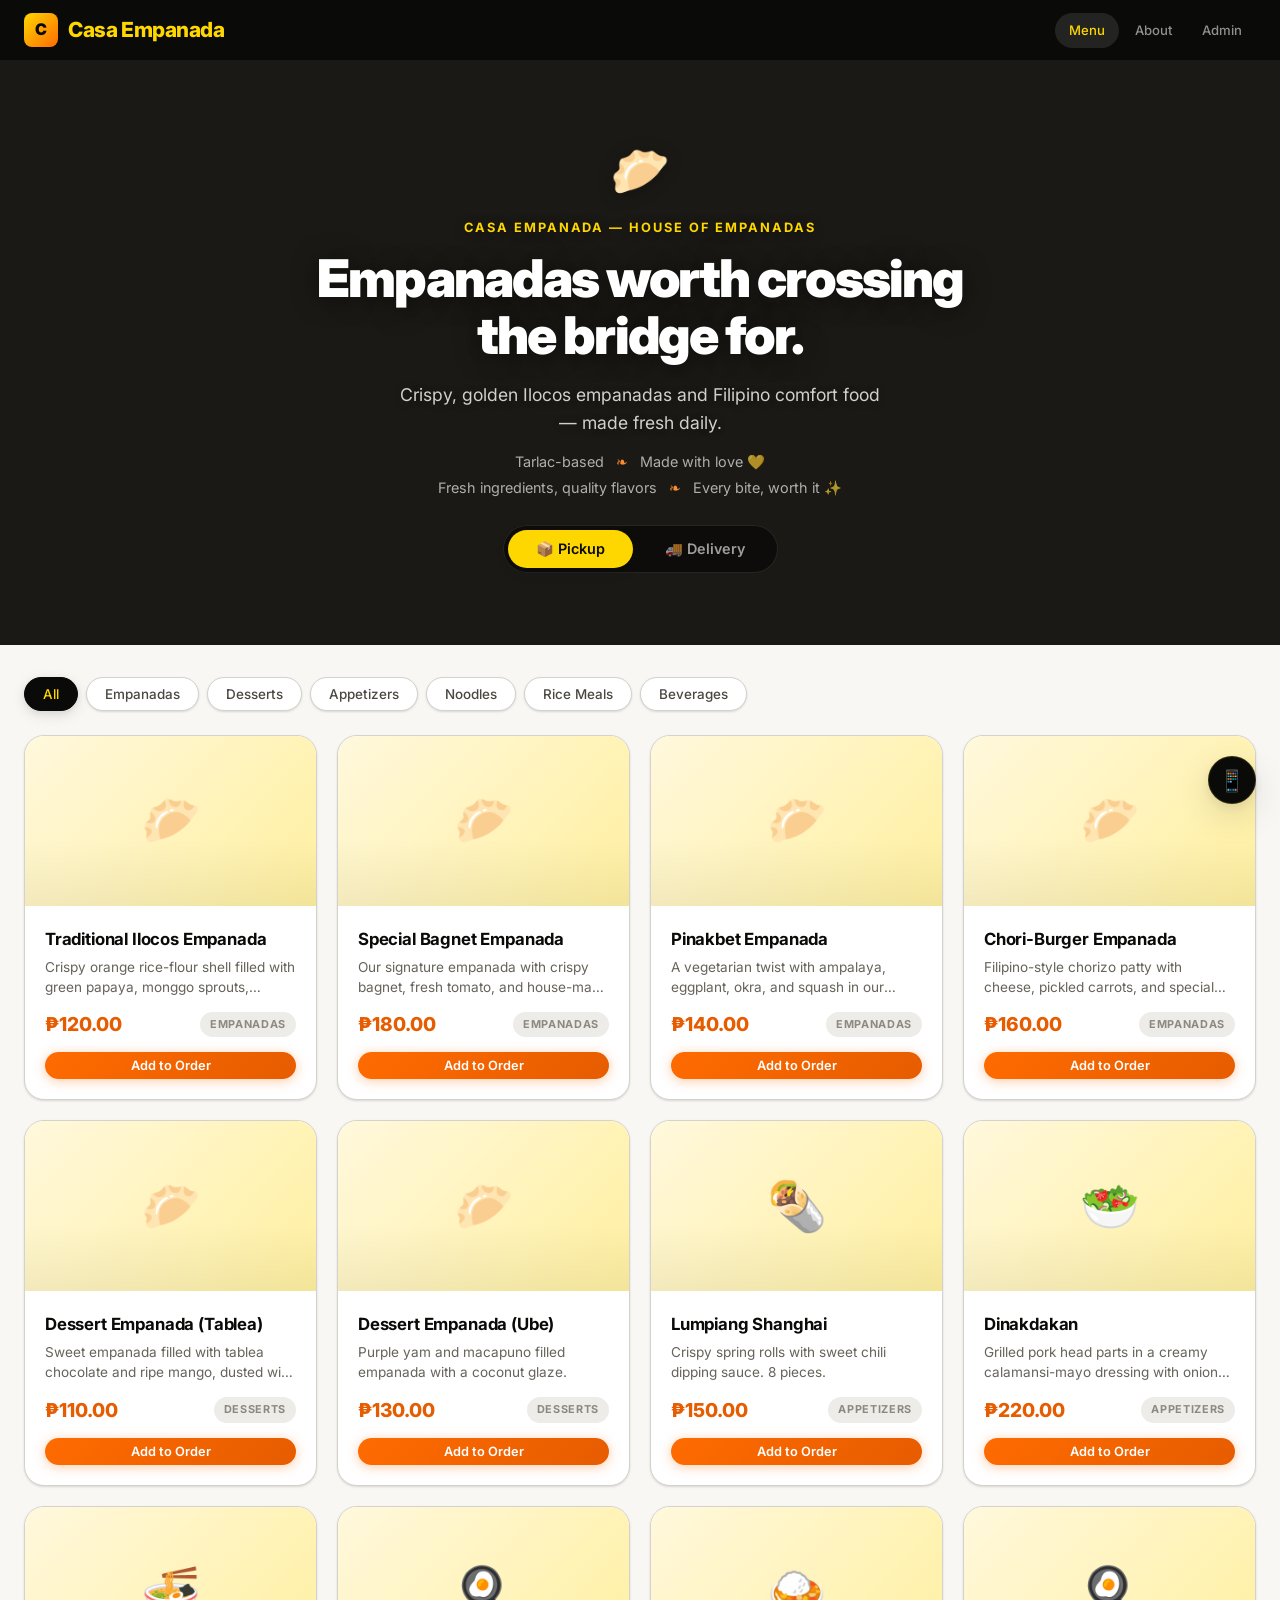
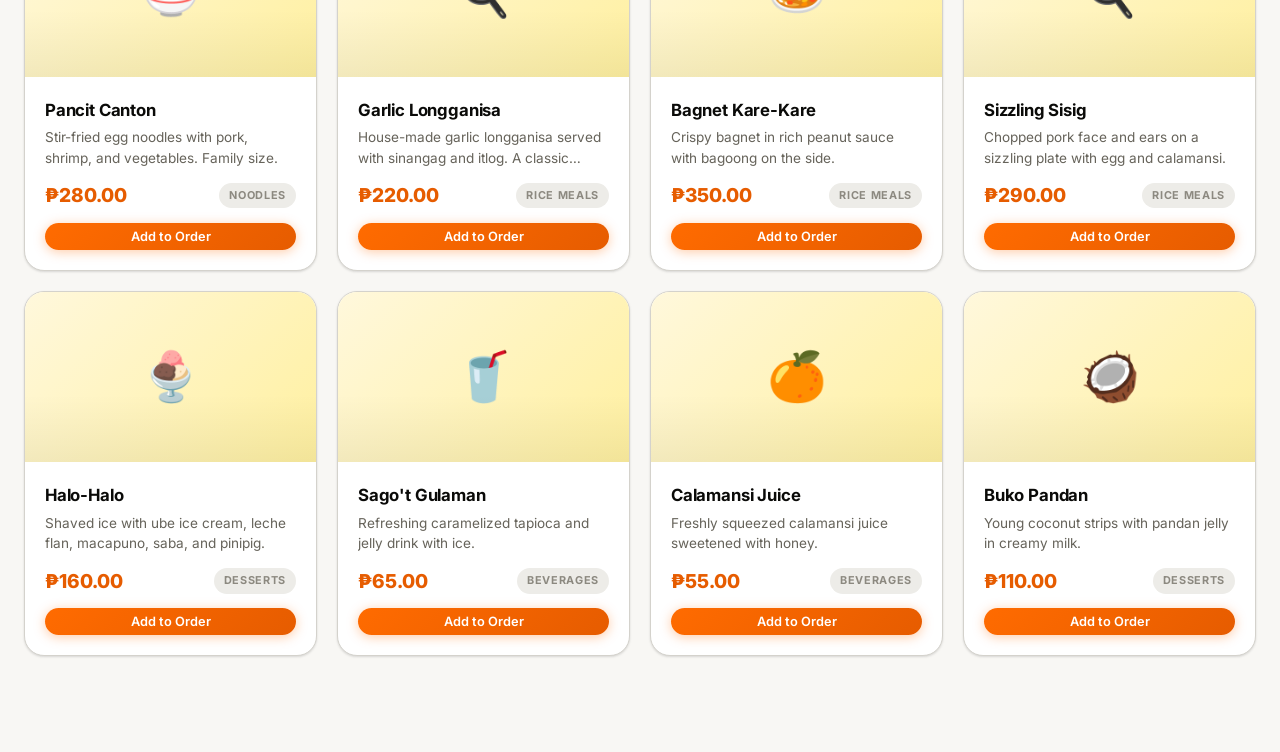
==== commit ff994899: "Fix syntax error in data.js (missing comma); admin pages use localStorage directly; confirmOrder use" ====
--- a/index.html
+++ b/index.html
@@ -287,52 +287,41 @@
 
 function closeOrderModal() { document.getElementById('orderModal').classList.remove('open'); }
 
-    async function confirmOrder() {
+    function confirmOrder() {
       const cart = DB.cart;
       if (!cart.length) return;
-      try {
-        const items = cart.map(c => { const d = DB.dishes.find(dd => dd.id === c.id); return d ? { ...d, qty: c.qty } : null; }).filter(Boolean);
-        const type = DB.serviceType;
-        let name = '', phone = '', addr = '';
-
-        if (type === 'delivery') {
-          if (!validateDelivery()) { DB.toast('Please fill in all delivery details'); return; }
-          const d = getDeliveryData();
-          name = d.name;
-          phone = d.phone;
-          addr = formatAddress(d);
-        }
-
-        const order = await DB.sync.addOrder({
-          items: items.map(i => ({ id: i.id, name: i.name, qty: i.qty, price: i.price, emoji: i.emoji })),
-          total: items.reduce((s, i) => s + i.qty * i.price, 0),
-          serviceType: type,
-          customerName: name,
-          customerPhone: phone,
-          address: addr,
-        });
-
-        DB.cart = [];
-        document.getElementById('confirmOrderId').textContent = order.id;
-        document.getElementById('confirmServiceText').textContent =
-          type === 'delivery' ? 'Your food is on the way! We\'ll text you at ' + phone : 'Your food will be ready for pickup!';
-        closeOrderModal();
-        updateOrderBar();
-        document.getElementById('confirmModal').classList.add('open');
-      } catch (e) {
-        DB.toast('Something went wrong. Please try again.');
+      const items = cart.map(c => { const d = DB.dishes.find(dd => dd.id === c.id); return d ? { ...d, qty: c.qty } : null; }).filter(Boolean);
+      const type = DB.serviceType;
+      let name = '', phone = '', addr = '';
+
+      if (type === 'delivery') {
+        if (!validateDelivery()) { DB.toast('Please fill in all delivery details'); return; }
+        const d = getDeliveryData();
+        name = d.name;
+        phone = d.phone;
+        addr = formatAddress(d);
       }
+
+      const order = DB.placeOrder(items, type, name, phone, addr);
+
+      DB.cart = [];
+      document.getElementById('confirmOrderId').textContent = order.id;
+      document.getElementById('confirmServiceText').textContent =
+        type === 'delivery' ? 'Your food is on the way! We\'ll text you at ' + phone : 'Your food will be ready for pickup!';
+      closeOrderModal();
+      updateOrderBar();
+      document.getElementById('confirmModal').classList.add('open');
     }
 
 function closeConfirmModal() { document.getElementById('confirmModal').classList.remove('open'); }
 
-document.addEventListener('DOMContentLoaded', async () => {
+document.addEventListener('DOMContentLoaded', () => {
   renderCategories();
   renderMenu();
   updateOrderBar();
 
   // Init API sync (silently falls back to localStorage if Cloudflare not ready)
-  await DB.sync.init();
+  DB.sync.init();
 
   // QR Code — generate inline with QRServer API + canvas fallback
   const origin = window.location.origin;
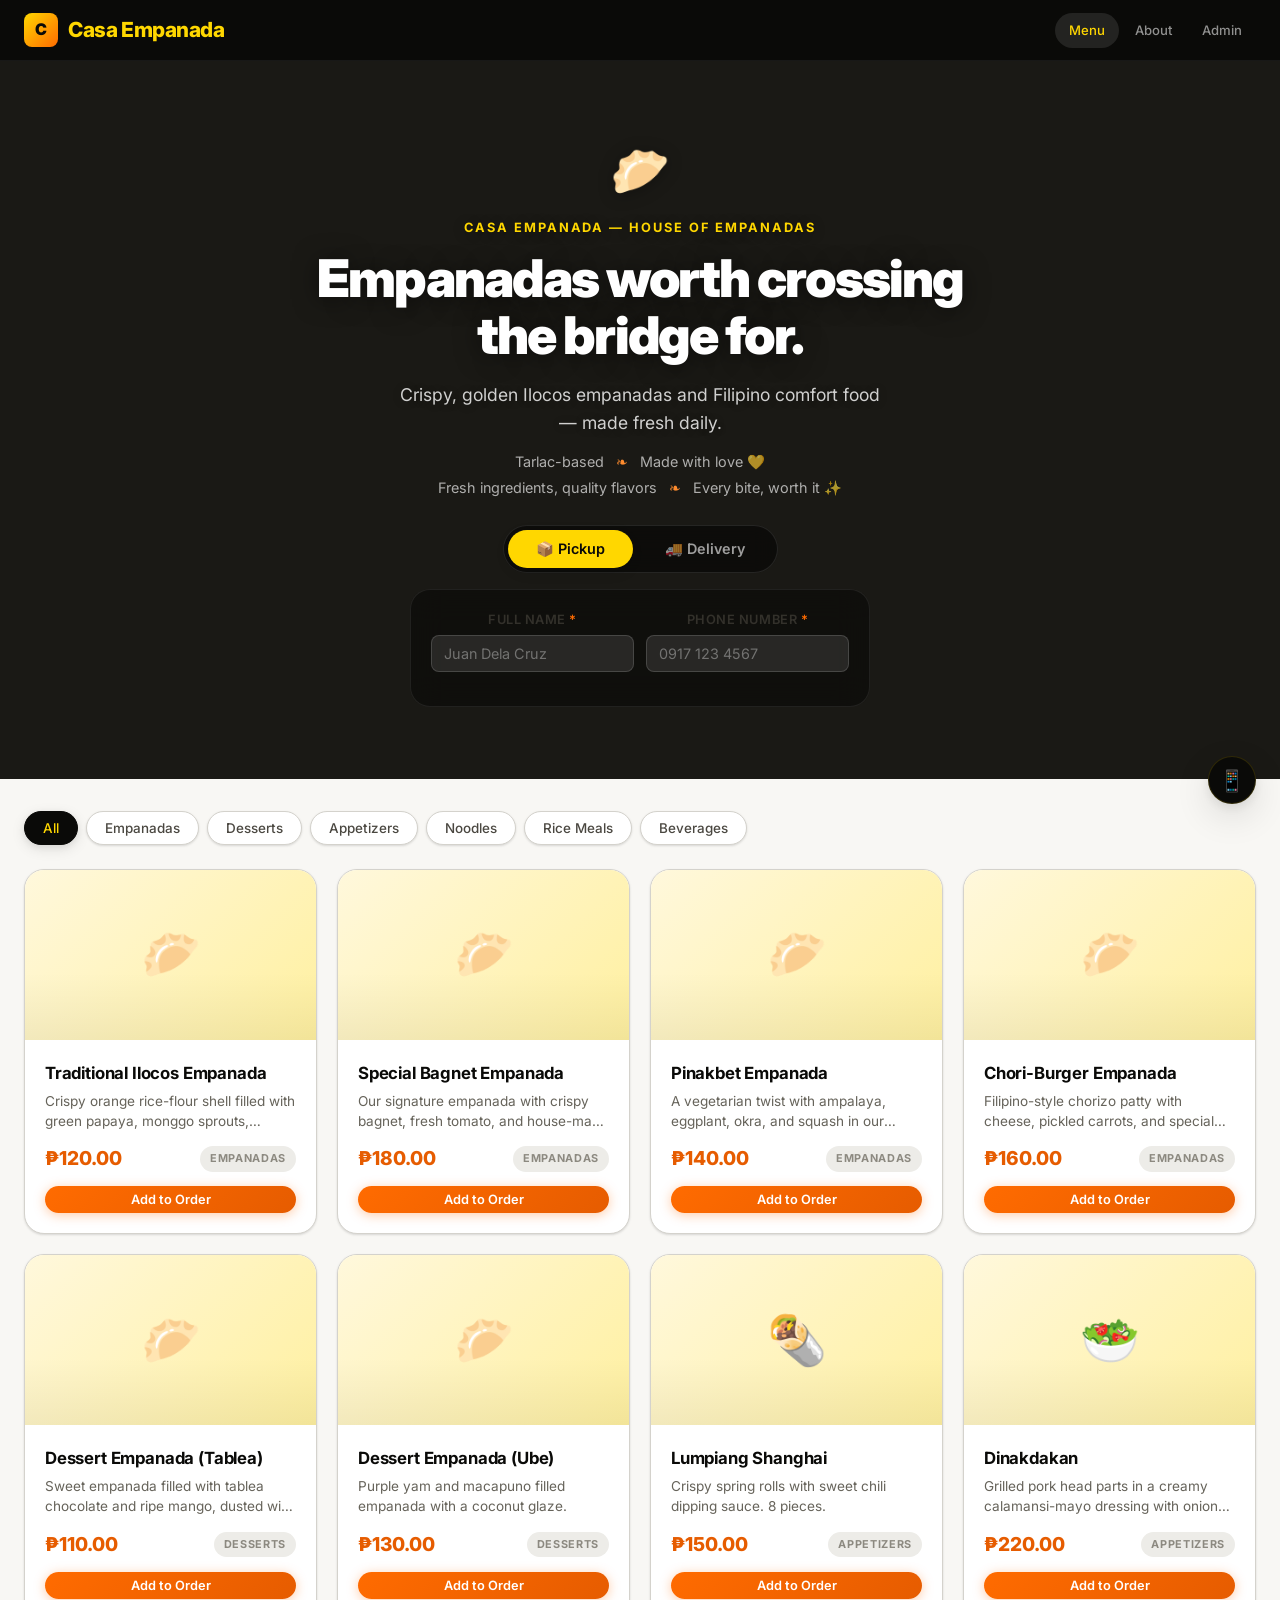
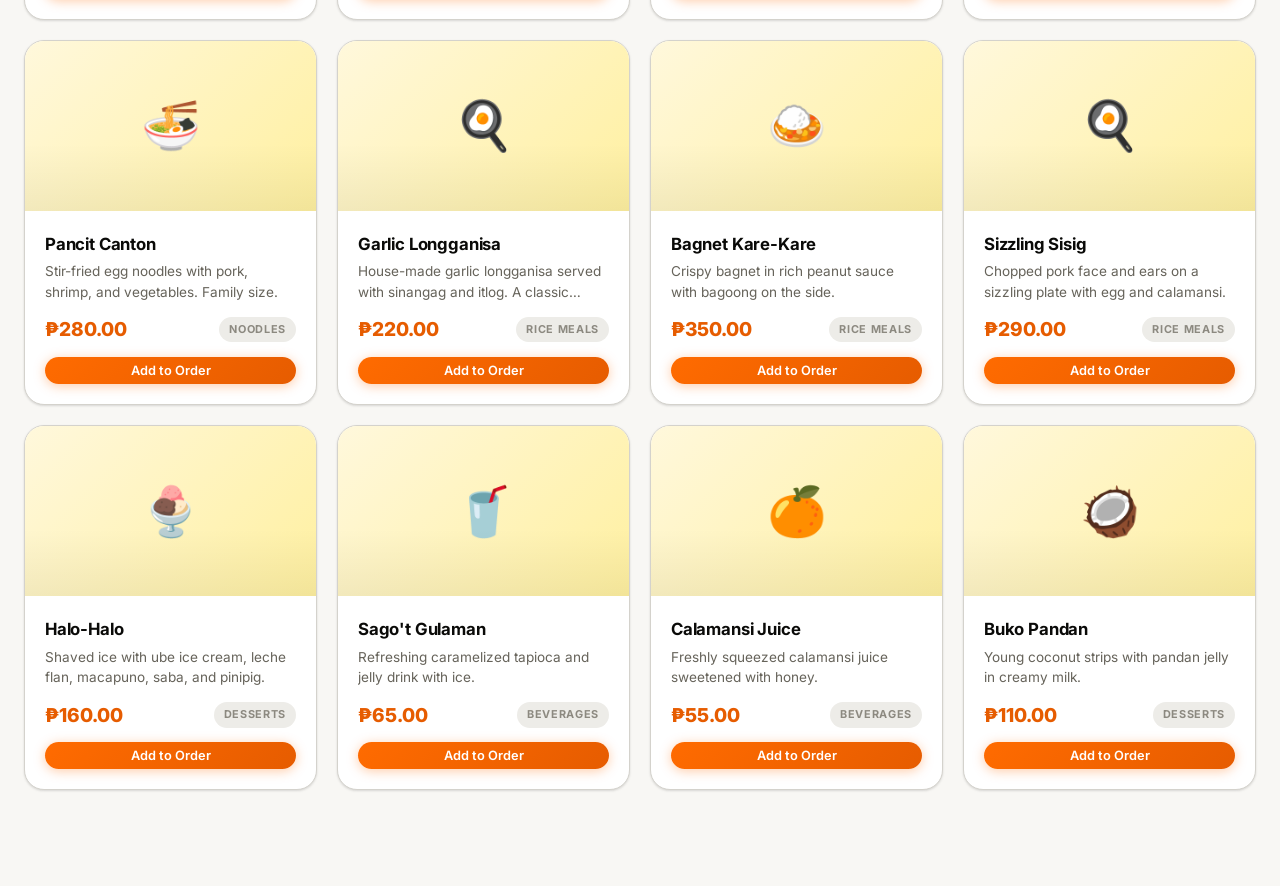
==== commit dd44923c: "Add pickup interface with name+phone. Separate pickup/delivery forms with proper field IDs." ====
--- a/index.html
+++ b/index.html
@@ -48,30 +48,44 @@
       <button class="service-btn" data-service="delivery"><span>&#x1F69A;</span> Delivery</button>
     </div>
 
+    <!-- Pickup Form -->
+    <div class="delivery-address-wrap" id="pickupForm">
+      <div class="form-row">
+        <div class="form-group">
+          <label for="pickupName">Full Name <span style="color:var(--orange-500);">*</span></label>
+          <input type="text" class="form-input" id="pickupName" placeholder="Juan Dela Cruz" required>
+        </div>
+        <div class="form-group">
+          <label for="pickupPhone">Phone Number <span style="color:var(--orange-500);">*</span></label>
+          <input type="tel" class="form-input" id="pickupPhone" placeholder="0917 123 4567" required>
+        </div>
+      </div>
+    </div>
+
     <!-- Delivery Form -->
     <div class="delivery-address-wrap" id="deliveryForm">
       <div class="form-row">
         <div class="form-group">
-          <label for="custName">Full Name <span style="color:var(--orange-500);">*</span></label>
-          <input type="text" class="form-input" id="custName" placeholder="Juan Dela Cruz" required>
-        </div>
-        <div class="form-group">
-          <label for="custPhone">Phone Number <span style="color:var(--orange-500);">*</span></label>
-          <input type="tel" class="form-input" id="custPhone" placeholder="0917 123 4567" required>
+          <label for="delName">Full Name <span style="color:var(--orange-500);">*</span></label>
+          <input type="text" class="form-input" id="delName" placeholder="Juan Dela Cruz" required>
+        </div>
+        <div class="form-group">
+          <label for="delPhone">Phone Number <span style="color:var(--orange-500);">*</span></label>
+          <input type="tel" class="form-input" id="delPhone" placeholder="0917 123 4567" required>
         </div>
       </div>
       <div class="form-group">
-        <label for="custStreet">Street / Unit / House No. <span style="color:var(--orange-500);">*</span></label>
-        <input type="text" class="form-input" id="custStreet" placeholder="123 Rizal St., Brgy. San Nicolas" required>
+        <label for="delStreet">Street / Unit / House No. <span style="color:var(--orange-500);">*</span></label>
+        <input type="text" class="form-input" id="delStreet" placeholder="123 Rizal St., Brgy. San Nicolas" required>
       </div>
       <div class="form-row">
         <div class="form-group">
-          <label for="custCity">City / Municipality <span style="color:var(--orange-500);">*</span></label>
-          <input type="text" class="form-input" id="custCity" placeholder="Tarlac City" required>
-        </div>
-        <div class="form-group">
-          <label for="custProvince">Province <span style="color:var(--orange-500);">*</span></label>
-          <select class="form-select" id="custProvince" required>
+          <label for="delCity">City / Municipality <span style="color:var(--orange-500);">*</span></label>
+          <input type="text" class="form-input" id="delCity" placeholder="Tarlac City" required>
+        </div>
+        <div class="form-group">
+          <label for="delProvince">Province <span style="color:var(--orange-500);">*</span></label>
+          <select class="form-select" id="delProvince" required>
             <option value="">Select province</option>
             <option value="Tarlac">Tarlac</option>
             <option value="Pangasinan">Pangasinan</option>
@@ -230,17 +244,29 @@
 
 function getDeliveryData() {
   return {
-    name: document.getElementById('custName').value.trim(),
-    phone: document.getElementById('custPhone').value.trim(),
-    street: document.getElementById('custStreet').value.trim(),
-    city: document.getElementById('custCity').value.trim(),
-    province: document.getElementById('custProvince').value
+    name: document.getElementById('delName').value.trim(),
+    phone: document.getElementById('delPhone').value.trim(),
+    street: document.getElementById('delStreet').value.trim(),
+    city: document.getElementById('delCity').value.trim(),
+    province: document.getElementById('delProvince').value
   };
 }
 
 function validateDelivery() {
   const d = getDeliveryData();
   return d.name && d.phone && d.street && d.city && d.province;
+}
+
+function getPickupData() {
+  return {
+    name: document.getElementById('pickupName').value.trim(),
+    phone: document.getElementById('pickupPhone').value.trim(),
+  };
+}
+
+function validatePickup() {
+  const d = getPickupData();
+  return d.name && d.phone;
 }
 
 function formatAddress(d) {
@@ -258,21 +284,31 @@
       DB.toast('Please fill in all delivery details');
       return;
     }
+  } else {
+    if (!validatePickup()) {
+      DB.toast('Please enter your name and phone number');
+      return;
+    }
   }
 
   const container = document.getElementById('orderItems');
   const customerInfo = document.getElementById('orderCustomerInfo');
-  const addr = type === 'delivery' ? formatAddress(getDeliveryData()) : '';
 
   if (type === 'delivery') {
     const d = getDeliveryData();
+    const addr = formatAddress(d);
     customerInfo.innerHTML = `
       <strong>Name:</strong> ${d.name}<br>
       <strong>Phone:</strong> ${d.phone}<br>
       <strong>Address:</strong> ${addr}
     `;
   } else {
-    customerInfo.innerHTML = '<strong>For Pickup</strong>';
+    const d = getPickupData();
+    customerInfo.innerHTML = `
+      <strong>Name:</strong> ${d.name}<br>
+      <strong>Phone:</strong> ${d.phone}<br>
+      <strong>Pickup</strong>
+    `;
   }
 
   container.innerHTML = items.map(i => `
@@ -300,14 +336,23 @@
         name = d.name;
         phone = d.phone;
         addr = formatAddress(d);
+      } else {
+        if (!validatePickup()) { DB.toast('Please enter your name and phone'); return; }
+        const d = getPickupData();
+        name = d.name;
+        phone = d.phone;
       }
 
-      const order = DB.placeOrder(items, type, name, phone, addr);
+      const order = DB.sync.addOrder({
+        items: items.map(i => ({ id: i.id, name: i.name, qty: i.qty, price: i.price, emoji: i.emoji })),
+        total: items.reduce((s, i) => s + i.qty * i.price, 0),
+        serviceType: type, customerName: name, customerPhone: phone, address: addr,
+      });
 
       DB.cart = [];
       document.getElementById('confirmOrderId').textContent = order.id;
       document.getElementById('confirmServiceText').textContent =
-        type === 'delivery' ? 'Your food is on the way! We\'ll text you at ' + phone : 'Your food will be ready for pickup!';
+        type === 'delivery' ? 'Your food is on the way! We\'ll text you at ' + phone : name + ', your food will be ready for pickup! We\'ll text you at ' + phone;
       closeOrderModal();
       updateOrderBar();
       document.getElementById('confirmModal').classList.add('open');
@@ -319,6 +364,7 @@
   renderCategories();
   renderMenu();
   updateOrderBar();
+  document.getElementById('pickupForm').classList.add('visible');
 
   // Init API sync (silently falls back to localStorage if Cloudflare not ready)
   DB.sync.init();
@@ -341,14 +387,15 @@
     if (e.target === e.currentTarget) e.target.classList.remove('open');
   });
 
-  // Service toggle + delivery form
+  // Service toggle + pickup / delivery forms
   document.querySelectorAll('.service-btn').forEach(btn => {
     btn.addEventListener('click', () => {
       document.querySelectorAll('.service-btn').forEach(b => b.classList.remove('active'));
       btn.classList.add('active');
       DB.serviceType = btn.dataset.service;
-      const form = document.getElementById('deliveryForm');
-      form.classList.toggle('visible', btn.dataset.service === 'delivery');
+      const isDelivery = btn.dataset.service === 'delivery';
+      document.getElementById('deliveryForm').classList.toggle('visible', isDelivery);
+      document.getElementById('pickupForm').classList.toggle('visible', !isDelivery);
     });
   });
 
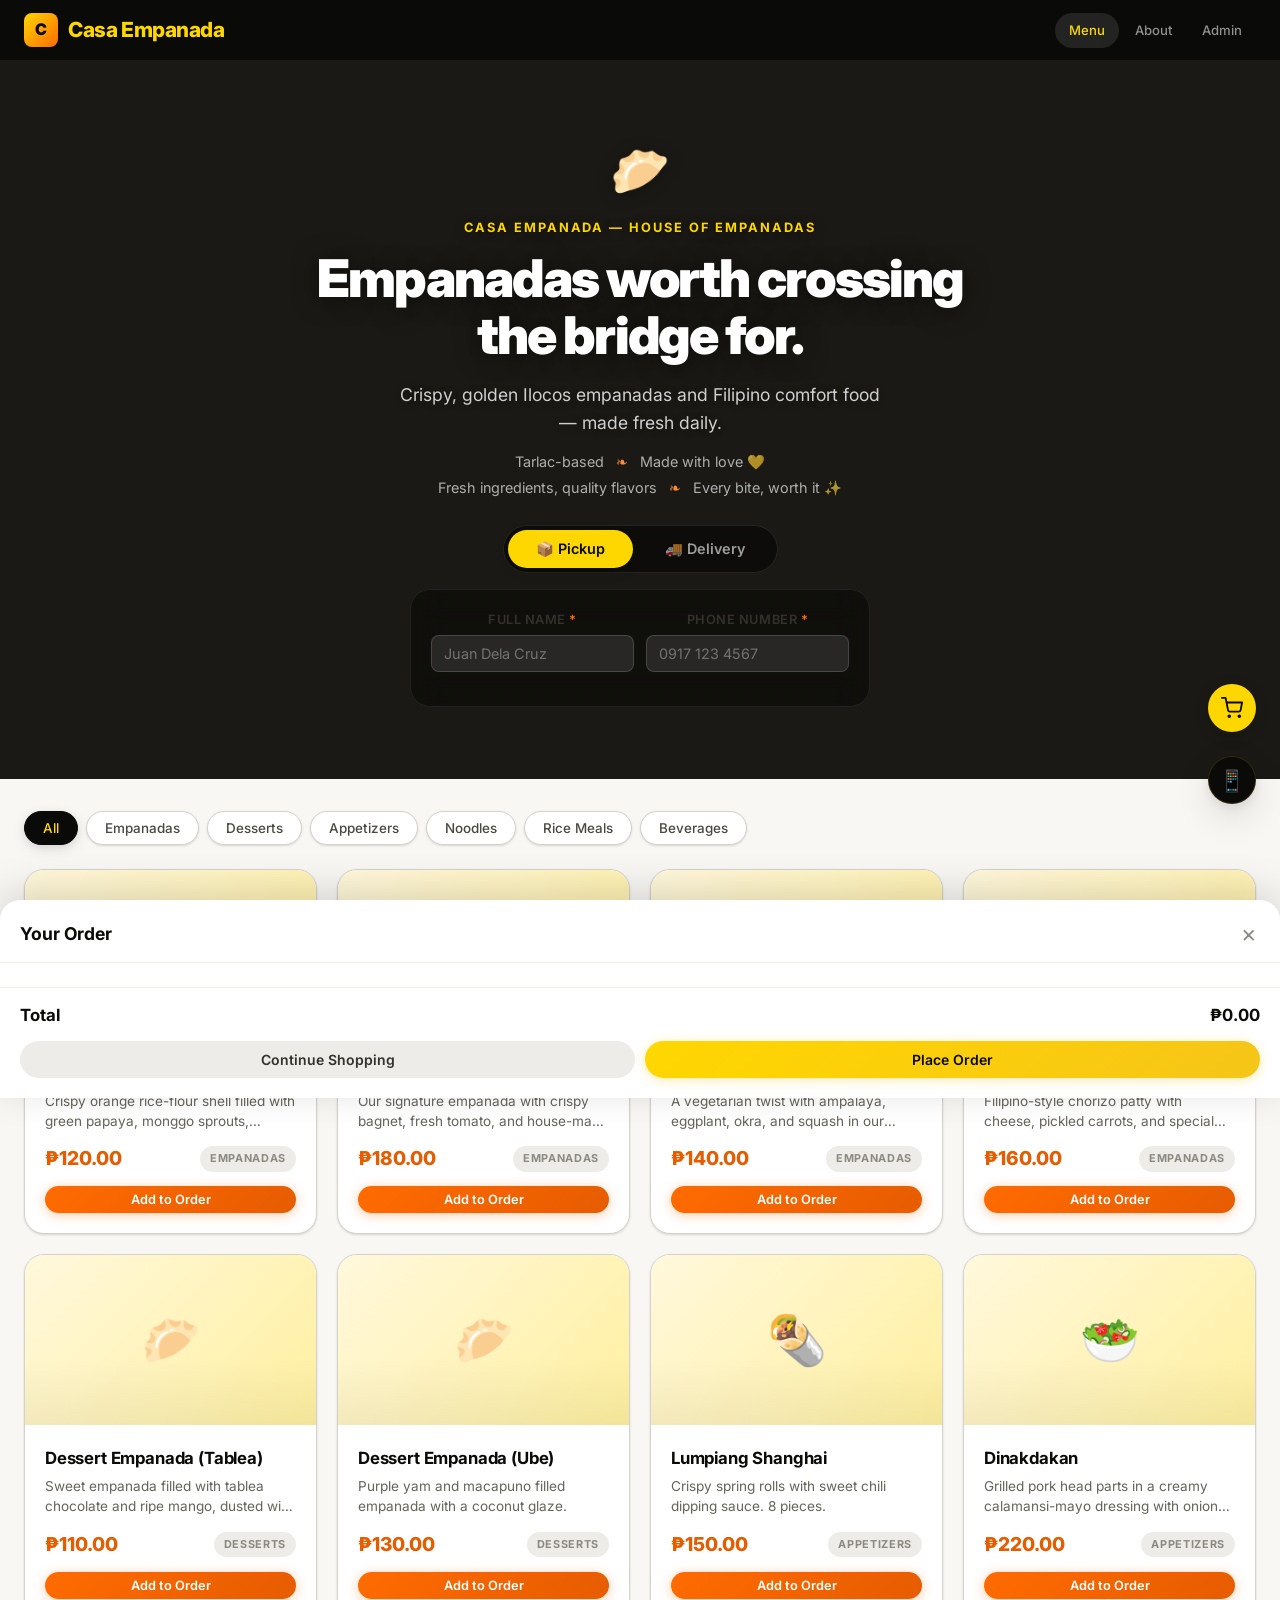
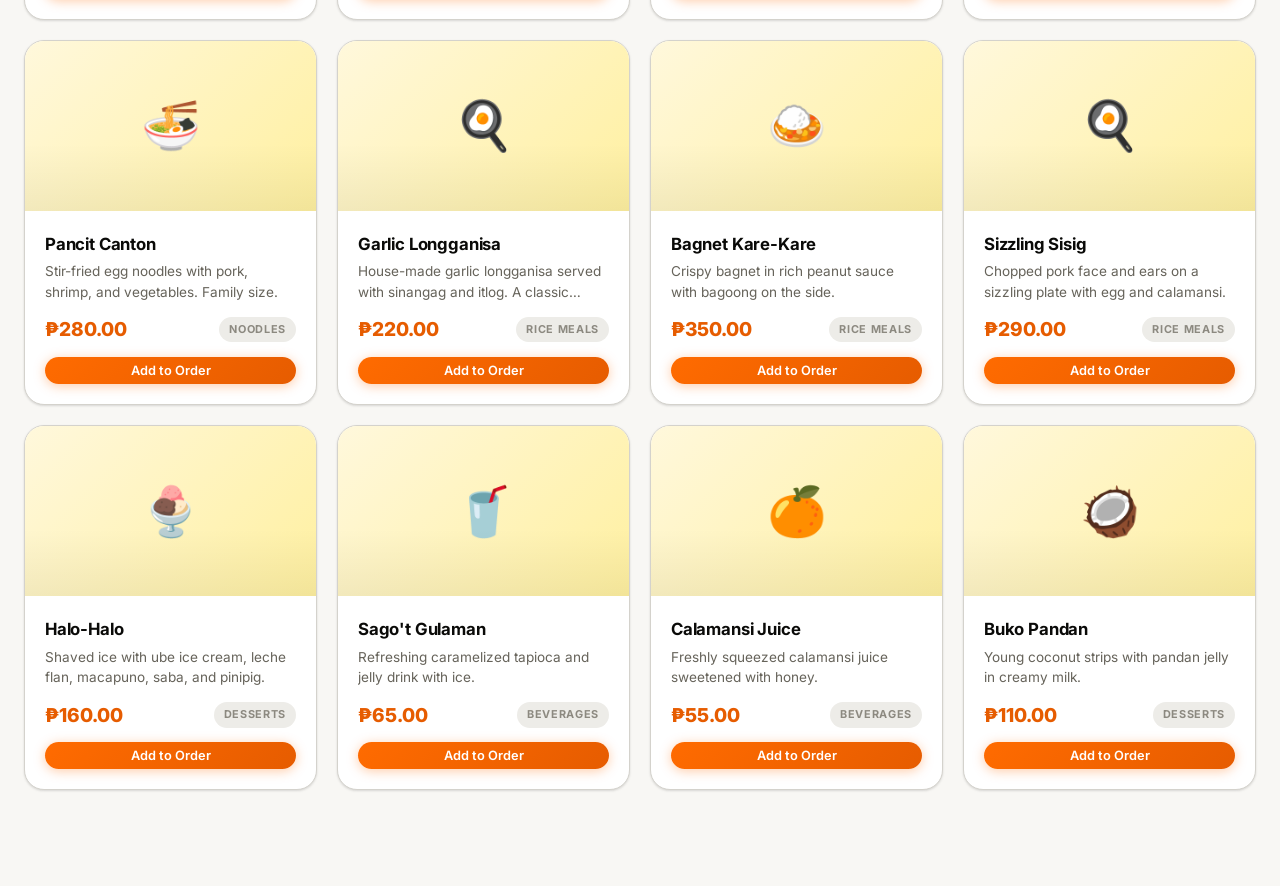
==== commit 4c187d6f: "Add shopping cart panel with FAB icon, qty +/- controls, remove btn, animations" ====
--- a/index.html
+++ b/index.html
@@ -113,14 +113,38 @@
 <div class="menu-grid" id="menuGrid"></div>
 
 <!-- Order Bar -->
-<div class="order-bar" id="orderBar">
+<div class="order-bar" id="orderBar" onclick="openCartPanel()">
   <span class="count" id="cartCount">0</span>
   <span>items</span>
   <span class="total" id="cartTotal">&#x20B1;0.00</span>
-  <button class="btn btn-primary btn-sm" id="placeOrder">Place Order</button>
-</div>
-
-<!-- QR Code FAB -->
+  <button class="btn btn-primary btn-sm" id="placeOrder" onclick="event.stopPropagation(); openCartPanel()">Place Order</button>
+</div>
+
+<!-- Cart Panel -->
+<div class="cart-panel-overlay" id="cartOverlay" onclick="closeCartPanel()"></div>
+<div class="cart-panel" id="cartPanel">
+  <div class="cart-panel-header">
+    <h2>Your Order</h2>
+    <button class="close-btn" onclick="closeCartPanel()">&times;</button>
+  </div>
+  <div class="cart-panel-body" id="cartBody"></div>
+  <div class="cart-panel-footer">
+    <div class="cart-panel-total">
+      <span>Total</span>
+      <span id="cartPanelTotal">&#x20B1;0.00</span>
+    </div>
+    <div class="cart-panel-actions">
+      <button class="btn btn-secondary" onclick="closeCartPanel()">Continue Shopping</button>
+      <button class="btn btn-yellow" id="placeOrderBtn" onclick="closeCartPanel(); placeOrder()">Place Order</button>
+    </div>
+  </div>
+</div>
+
+<!-- FABs -->
+<button class="cart-fab" id="cartFab" title="View cart" onclick="openCartPanel()">
+  <svg width="22" height="22" viewBox="0 0 24 24" fill="none" stroke="currentColor" stroke-width="2" stroke-linecap="round" stroke-linejoin="round"><circle cx="9" cy="21" r="1"/><circle cx="20" cy="21" r="1"/><path d="M1 1h4l2.68 13.39a2 2 0 0 0 2 1.61h9.72a2 2 0 0 0 2-1.61L23 6H6"/></svg>
+  <span class="cart-fab-badge" id="cartFabBadge">0</span>
+</button>
 <button class="qr-fab" id="qrFab" title="Scan to open on your phone">&#x1F4F1;</button>
 
 <!-- Order Summary Modal -->
@@ -226,7 +250,8 @@
   else { cart.push({ id, qty: 1 }); }
   DB.cart = cart;
   updateOrderBar();
-  DB.toast('Added to order');
+  renderCartPanel();
+  openCartPanel();
 }
 
 function updateOrderBar() {
@@ -240,6 +265,76 @@
   count.textContent = qty;
   total.textContent = '\u20B1' + amt.toFixed(2);
   bar.classList.toggle('visible', qty > 0);
+  const panelTotal = document.getElementById('cartPanelTotal');
+  if (panelTotal) panelTotal.textContent = '\u20B1' + amt.toFixed(2);
+  const badge = document.getElementById('cartFabBadge');
+  if (badge) { badge.textContent = qty; badge.style.display = qty > 0 ? 'flex' : 'none'; }
+}
+
+// ─── Cart Panel ───
+function renderCartPanel() {
+  const body = document.getElementById('cartBody');
+  const cart = DB.cart;
+  if (!cart.length) {
+    body.innerHTML = '<div class="cart-empty">Your cart is empty</div>';
+    return;
+  }
+  body.innerHTML = cart.map(c => {
+    const d = DB.dishes.find(dd => dd.id === c.id);
+    if (!d) return '';
+    const total = (c.qty * d.price).toFixed(2);
+    return `
+      <div class="cart-item" style="animation-delay:${Math.random() * 0.15}s">
+        <span class="cart-item-emoji">${d.emoji || '\u{1F955}'}</span>
+        <div class="cart-item-info">
+          <div class="cart-item-name">${d.name}</div>
+          <div class="cart-item-price">₱${d.price.toFixed(2)} ea</div>
+        </div>
+        <div class="cart-item-qty">
+          <button onclick="cartAdjustQty(${d.id}, -1)">&minus;</button>
+          <span class="qty-num">${c.qty}</span>
+          <button onclick="cartAdjustQty(${d.id}, 1)">+</button>
+        </div>
+        <span style="font-weight:600;font-size:0.9rem;min-width:60px;text-align:right;">₱${total}</span>
+        <button class="cart-item-remove" onclick="cartRemove(${d.id})">&times;</button>
+      </div>
+    `;
+  }).join('');
+  updateOrderBar();
+}
+
+function cartAdjustQty(id, delta) {
+  const cart = DB.cart;
+  const item = cart.find(c => c.id === id);
+  if (!item) return;
+  item.qty += delta;
+  if (item.qty <= 0) { DB.cart = cart.filter(c => c.id !== id); }
+  else { DB.cart = cart; }
+  renderCartPanel();
+  updateOrderBar();
+}
+
+function cartRemove(id) {
+  DB.cart = DB.cart.filter(c => c.id !== id);
+  renderCartPanel();
+  updateOrderBar();
+  const cart = DB.cart;
+  if (!cart.length) closeCartPanel();
+}
+
+function openCartPanel() {
+  const cart = DB.cart;
+  if (!cart.length) return;
+  renderCartPanel();
+  document.getElementById('cartOverlay').classList.add('visible');
+  document.getElementById('cartPanel').classList.add('visible');
+  document.body.style.overflow = 'hidden';
+}
+
+function closeCartPanel() {
+  document.getElementById('cartOverlay').classList.remove('visible');
+  document.getElementById('cartPanel').classList.remove('visible');
+  document.body.style.overflow = '';
 }
 
 function getDeliveryData() {
@@ -401,10 +496,6 @@
 
   document.querySelector('.cat-pill[data-cat="all"]').addEventListener('click', () => filterCategory('all'));
 
-  document.getElementById('placeOrder').addEventListener('click', placeOrder);
-  document.getElementById('orderBar').addEventListener('click', e => {
-    if (e.target.tagName !== 'BUTTON') placeOrder();
-  });
   document.getElementById('orderModal').addEventListener('click', e => {
     if (e.target === e.currentTarget) closeOrderModal();
   });
--- a/css/style.css
+++ b/css/style.css
@@ -726,6 +726,99 @@
 
 .order-bar .total { font-weight: 700; color: var(--yellow-400); }
 
+/* ─── Cart Panel ─── */
+.cart-panel-overlay {
+  position: fixed; inset: 0; z-index: 90;
+  background: rgba(0,0,0,0.4);
+  opacity: 0; pointer-events: none;
+  transition: opacity 0.25s ease;
+}
+.cart-panel-overlay.visible { opacity: 1; pointer-events: auto; }
+
+.cart-panel {
+  position: fixed; bottom: 0; left: 0; right: 0; z-index: 91;
+  background: white;
+  border-radius: 20px 20px 0 0;
+  box-shadow: 0 -8px 40px rgba(0,0,0,0.15);
+  transform: translateY(100%);
+  transition: transform 0.3s cubic-bezier(0.32,0.72,0,1);
+  max-height: 70vh;
+  display: flex;
+  flex-direction: column;
+}
+.cart-panel.visible { transform: translateY(0); }
+
+.cart-panel-header {
+  display: flex; align-items: center; justify-content: space-between;
+  padding: 18px 20px 12px;
+  border-bottom: 1px solid var(--neutral-100);
+  flex-shrink: 0;
+}
+.cart-panel-header h2 { font-size: 1.1rem; margin: 0; }
+.cart-panel-header .close-btn {
+  background: none; border: none; font-size: 1.5rem; cursor: pointer;
+  color: var(--neutral-400); padding: 4px; line-height: 1;
+}
+
+.cart-panel-body {
+  overflow-y: auto;
+  padding: 12px 20px;
+  flex: 1;
+}
+
+.cart-item {
+  display: flex; align-items: center; gap: 12px;
+  padding: 12px 0;
+  border-bottom: 1px solid var(--neutral-100);
+  animation: fadeUp 0.25s ease both;
+}
+.cart-item:last-child { border-bottom: none; }
+
+.cart-item-emoji { font-size: 1.5rem; flex-shrink: 0; }
+.cart-item-info { flex: 1; min-width: 0; }
+.cart-item-name { font-weight: 600; font-size: 0.9rem; }
+.cart-item-price { font-size: 0.8rem; color: var(--neutral-400); }
+
+.cart-item-qty {
+  display: flex; align-items: center; gap: 6px;
+  flex-shrink: 0;
+}
+.cart-item-qty button {
+  width: 28px; height: 28px; border-radius: 50%;
+  border: 1px solid var(--neutral-200);
+  background: white; cursor: pointer;
+  font-size: 1rem; font-weight: 600;
+  display: flex; align-items: center; justify-content: center;
+  transition: var(--transition);
+  color: var(--black);
+}
+.cart-item-qty button:active { transform: scale(0.9); }
+.cart-item-qty .qty-num {
+  min-width: 24px; text-align: center; font-weight: 600; font-size: 0.95rem;
+}
+.cart-item-remove {
+  background: none; border: none; cursor: pointer;
+  color: var(--neutral-300); font-size: 1.1rem; padding: 4px;
+  transition: var(--transition); line-height: 1;
+}
+.cart-item-remove:hover { color: #DC2626; }
+
+.cart-panel-footer {
+  border-top: 1px solid var(--neutral-100);
+  padding: 14px 20px 20px;
+  flex-shrink: 0;
+}
+.cart-panel-total {
+  display: flex; justify-content: space-between;
+  font-weight: 700; font-size: 1.05rem; margin-bottom: 12px;
+}
+.cart-panel-actions { display: flex; gap: 10px; }
+.cart-panel-actions .btn { flex: 1; }
+
+.cart-empty {
+  text-align: center; padding: 2rem 1rem; color: var(--neutral-400);
+}
+
 /* ─── QR Code ─── */
 .qr-fab {
   position: fixed;
@@ -748,6 +841,44 @@
 }
 
 .qr-fab:hover { transform: scale(1.1); }
+
+/* ─── Cart FAB ─── */
+.cart-fab {
+  position: fixed;
+  bottom: 10.5rem;
+  right: 1.5rem;
+  width: 48px;
+  height: 48px;
+  border-radius: 50%;
+  background: var(--yellow-400);
+  color: var(--black);
+  border: none;
+  cursor: pointer;
+  box-shadow: 0 4px 16px rgba(0,0,0,0.15);
+  display: flex;
+  align-items: center;
+  justify-content: center;
+  z-index: 40;
+  transition: transform 0.2s ease, box-shadow 0.2s ease;
+}
+.cart-fab:active { transform: scale(0.9); }
+.cart-fab-badge {
+  position: absolute;
+  top: -4px;
+  right: -4px;
+  background: var(--orange-600);
+  color: white;
+  font-size: 0.65rem;
+  font-weight: 700;
+  min-width: 18px;
+  height: 18px;
+  border-radius: 9px;
+  display: flex;
+  align-items: center;
+  justify-content: center;
+  padding: 0 4px;
+  box-shadow: 0 2px 6px rgba(0,0,0,0.2);
+}
 
 .qr-modal-content {
   text-align: center;
